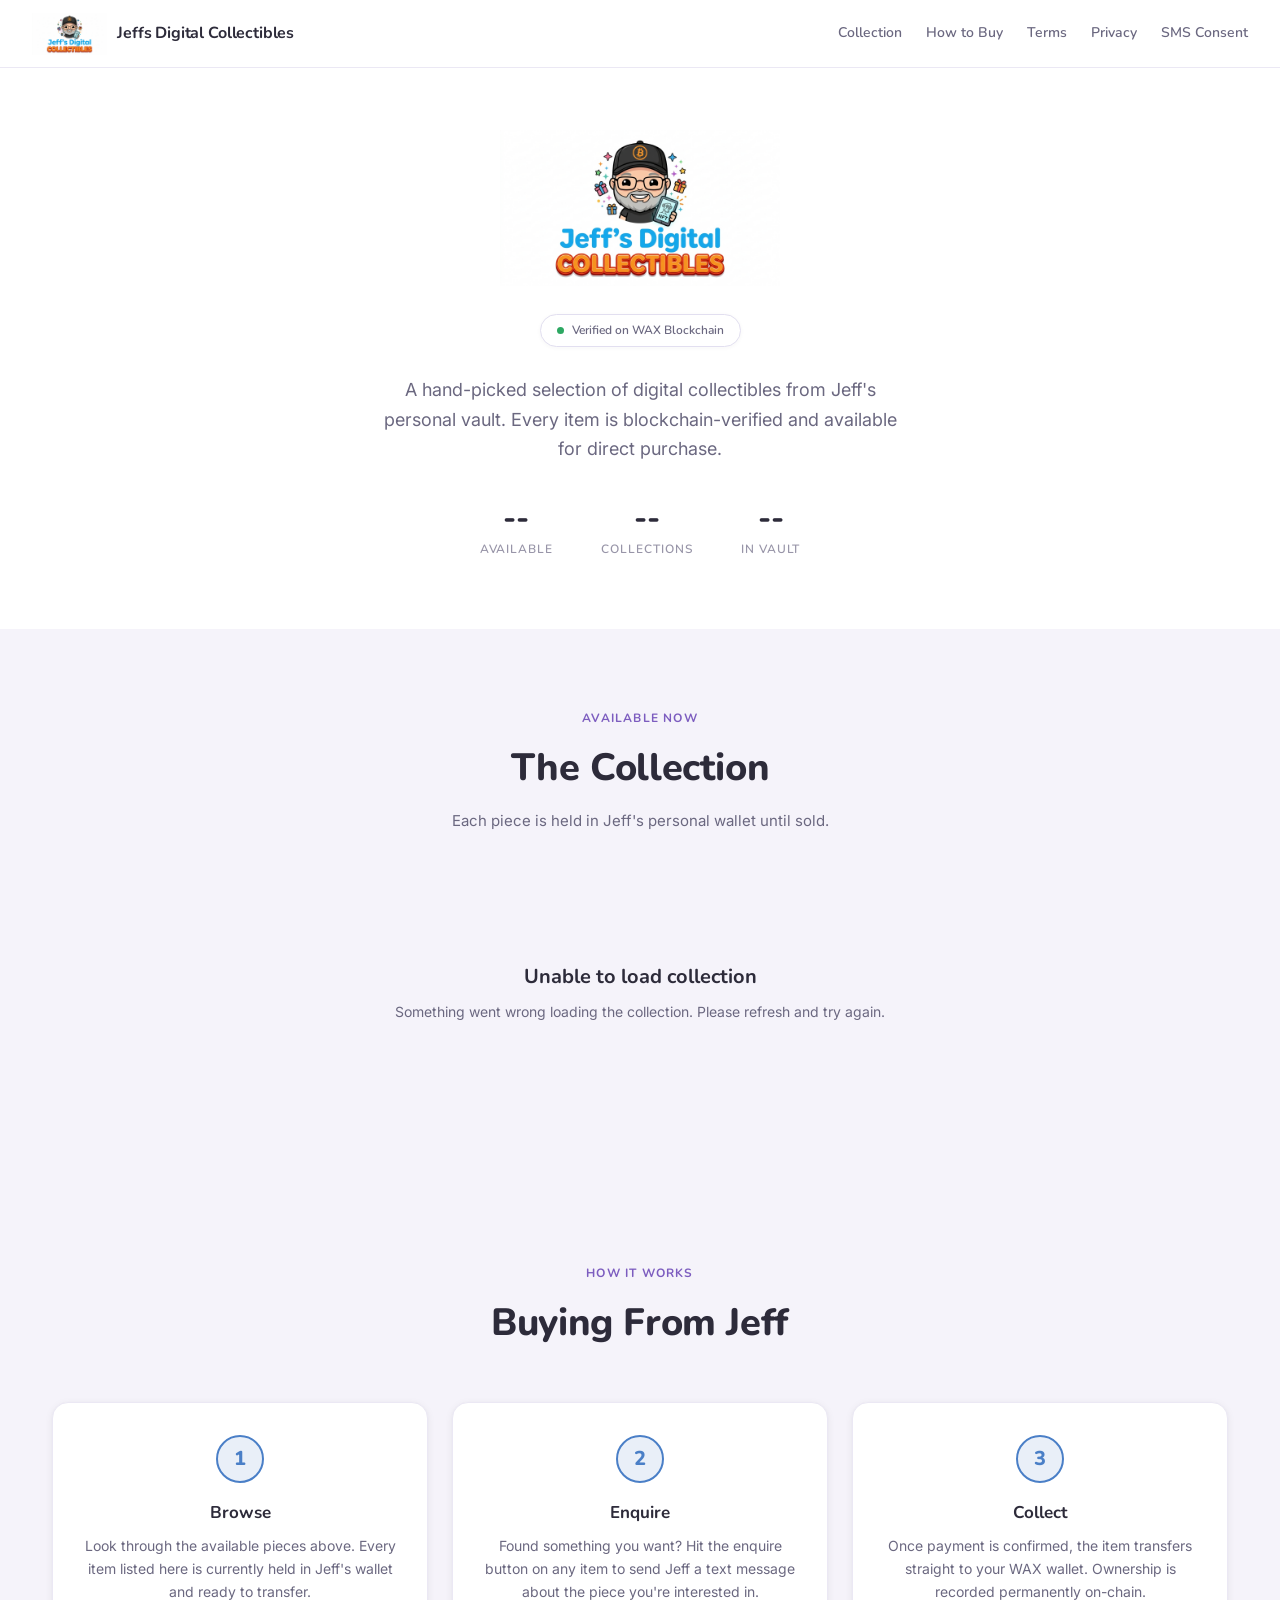
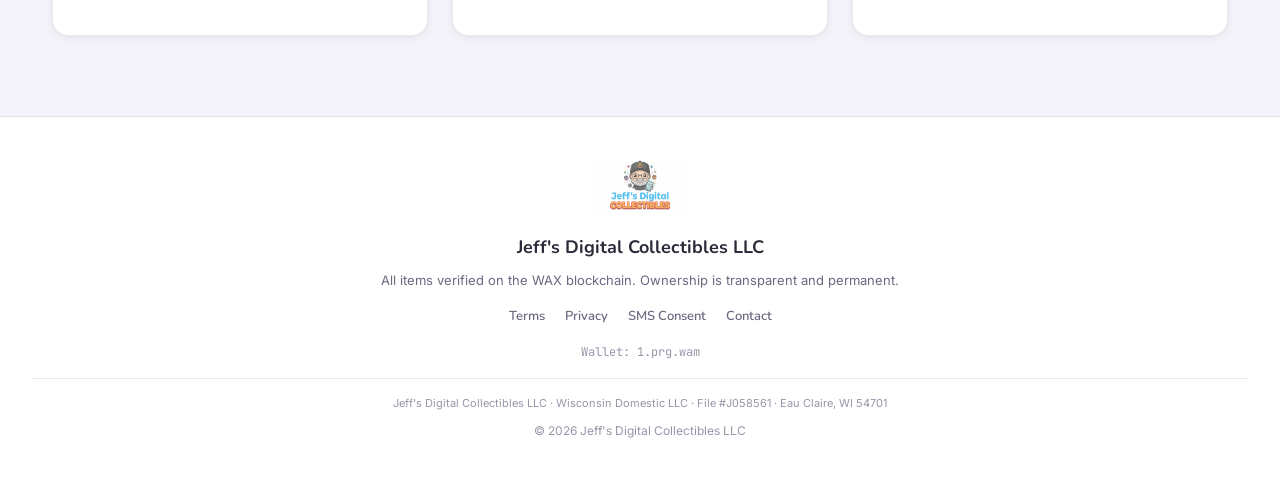
==== index.html @ 990205b5 "Jeff's Digital Collectibles - full site WAX blockchain collectibles storefront with SMS enquiry flow" ====
<!DOCTYPE html>
<html lang="en">
<head>
  <meta charset="UTF-8">
  <meta name="viewport" content="width=device-width, initial-scale=1.0">
  <title>Jeffs Digital Collectibles</title>
  <meta name="description" content="Curated digital collectibles from Jeff's personal collection. Verified on the WAX blockchain.">
  <meta property="og:title" content="Jeffs Digital Collectibles">
  <meta property="og:description" content="Curated digital collectibles from Jeff's personal collection. Verified on the WAX blockchain.">
  <meta property="og:type" content="website">
  <link rel="preconnect" href="https://fonts.googleapis.com">
  <link rel="preconnect" href="https://fonts.gstatic.com" crossorigin>
  <link href="https://fonts.googleapis.com/css2?family=Nunito:wght@500;600;700;800&family=Inter:wght@400;500;600;700&family=JetBrains+Mono:wght@400;500&display=swap" rel="stylesheet">
  <link rel="stylesheet" href="/style.css">
</head>
<body>

  <!-- NAV -->
  <nav class="site-nav" id="site-nav">
    <a href="/" class="nav-brand">
      <img src="/logo.png" alt="Jeff's Digital Collectibles" class="nav-logo-img">
      <span class="nav-brand-text">Jeffs Digital Collectibles</span>
    </a>
    <div class="nav-links" id="nav-links">
      <a href="#collection-section" class="nav-link">Collection</a>
      <a href="#how-to-buy" class="nav-link">How to Buy</a>
      <a href="/terms" class="nav-link">Terms</a>
      <a href="/privacy" class="nav-link">Privacy</a>
      <a href="/sms-consent" class="nav-link">SMS Consent</a>
    </div>
    <button class="nav-hamburger" id="nav-hamburger" aria-label="Menu">
      <span></span><span></span><span></span>
    </button>
  </nav>

  <!-- HERO -->
  <section class="hero">
    <div class="hero-logo">
      <img src="/logo.png" alt="Jeff's Digital Collectibles" class="hero-logo-img">
    </div>
    <div class="hero-badge">
      <span class="hero-badge-dot"></span>
      Verified on WAX Blockchain
    </div>
    <p class="hero-sub">
      A hand-picked selection of digital collectibles from Jeff's personal vault.
      Every item is blockchain-verified and available for direct purchase.
    </p>
    <div class="hero-stats" id="hero-stats">
      <div class="hero-stat">
        <div class="hero-stat-value" id="stat-available">--</div>
        <div class="hero-stat-label">Available</div>
      </div>
      <div class="hero-stat">
        <div class="hero-stat-value" id="stat-collections">--</div>
        <div class="hero-stat-label">Collections</div>
      </div>
      <div class="hero-stat">
        <div class="hero-stat-value" id="stat-total">--</div>
        <div class="hero-stat-label">In Vault</div>
      </div>
    </div>
  </section>

  <!-- COLLECTION -->
  <section class="section" id="collection-section">
    <div class="section-header">
      <div class="section-label">Available Now</div>
      <h2 class="section-title">The Collection</h2>
      <p class="section-subtitle">Each piece is held in Jeff's personal wallet until sold.</p>
      <div class="collection-filter" id="collection-filter" style="display:none;">
        <label class="filter-label" for="collection-select">Filter by collection</label>
        <select id="collection-select" class="filter-select">
          <option value="__all__">All Collections</option>
        </select>
      </div>
    </div>

    <div id="collection-state">
      <div class="state-message">
        <div class="loading-spinner"></div>
        <h3>Loading collection...</h3>
        <p>Fetching live data from the WAX blockchain</p>
      </div>
    </div>

    <div class="collection-grid" id="collection-grid" style="display:none;"></div>
    <div class="pagination" id="pagination" style="display:none;"></div>
  </section>

  <!-- HOW TO BUY -->
  <section class="section" id="how-to-buy">
    <div class="section-header">
      <div class="section-label">How It Works</div>
      <h2 class="section-title">Buying From Jeff</h2>
    </div>
    <div class="how-grid">
      <div class="how-card">
        <div class="how-number">1</div>
        <h3>Browse</h3>
        <p>Look through the available pieces above. Every item listed here is currently held in Jeff's wallet and ready to transfer.</p>
      </div>
      <div class="how-card">
        <div class="how-number">2</div>
        <h3>Enquire</h3>
        <p>Found something you want? Hit the enquire button on any item to send Jeff a text message about the piece you're interested in.</p>
      </div>
      <div class="how-card">
        <div class="how-number">3</div>
        <h3>Collect</h3>
        <p>Once payment is confirmed, the item transfers straight to your WAX wallet. Ownership is recorded permanently on-chain.</p>
      </div>
    </div>
  </section>

  <!-- ENQUIRY MODAL -->
  <div class="modal-overlay" id="enquiry-modal">
    <div class="modal-box">
      <!-- Stage 1: Consent + Phone -->
      <div id="modal-stage-1">
        <div class="modal-header">
          <h3 class="modal-title">Enquire About This Item</h3>
          <button class="modal-close" id="modal-close" aria-label="Close">&times;</button>
        </div>
        <div class="modal-item-info">
          <div class="modal-item-collection" id="modal-collection"></div>
          <div class="modal-item-name" id="modal-item-name"></div>
          <div class="modal-item-id" id="modal-item-id"></div>
        </div>
        <div class="modal-body">
          <p class="modal-desc">Text Jeff directly about this item.</p>
          <label class="modal-label" for="enquiry-phone">Your phone number</label>
          <input type="tel" id="enquiry-phone" class="modal-input" placeholder="+1 (555) 123-4567" autocomplete="tel">
          <label class="modal-checkbox-wrap">
            <input type="checkbox" id="enquiry-consent">
            <span class="modal-checkbox-text">
              I agree to receive SMS from Jeff's Digital Collectibles LLC about this item enquiry.
              Msg frequency varies. Msg &amp; Data rates may apply.
              Reply STOP to opt out, HELP for help.
              See <a href="/terms" target="_blank">Terms</a> and <a href="/privacy" target="_blank">Privacy Policy</a>.
            </span>
          </label>
          <div class="modal-actions">
            <button class="modal-btn modal-btn-primary" id="modal-send" disabled>Send Enquiry via SMS</button>
            <button class="modal-btn modal-btn-secondary" id="modal-cancel">Cancel</button>
          </div>
        </div>
      </div>

      <!-- Stage 2: Confirmation -->
      <div id="modal-stage-2" style="display:none;">
        <div class="modal-header">
          <h3 class="modal-title">Message Ready</h3>
          <button class="modal-close modal-close-2" aria-label="Close">&times;</button>
        </div>
        <div class="modal-body modal-confirm">
          <div class="modal-check-icon">
            <svg width="48" height="48" viewBox="0 0 48 48" fill="none"><circle cx="24" cy="24" r="24" fill="rgba(74,127,199,0.12)"/><path d="M15 24l6 6 12-12" stroke="#4a7fc7" stroke-width="3" stroke-linecap="round" stroke-linejoin="round"/></svg>
          </div>
          <p class="modal-desc">Your SMS app will open with a pre-written message about <strong id="modal-confirm-name"></strong>.</p>
          <div class="modal-actions">
            <a href="#" class="modal-btn modal-btn-primary" id="modal-sms-link" target="_blank">Open SMS App</a>
            <button class="modal-btn modal-btn-secondary modal-close-2">Done</button>
          </div>
        </div>
      </div>
    </div>
  </div>

  <!-- FOOTER -->
  <footer class="site-footer">
    <img src="/logo.png" alt="Jeff's Digital Collectibles" class="footer-logo-img">
    <div class="footer-brand">Jeff's Digital Collectibles LLC</div>
    <div class="footer-note">All items verified on the WAX blockchain. Ownership is transparent and permanent.</div>
    <div class="footer-links">
      <a href="/terms">Terms</a>
      <a href="/privacy">Privacy</a>
      <a href="/sms-consent">SMS Consent</a>
      <a href="mailto:jeffswax@gmail.com">Contact</a>
    </div>
    <div class="footer-wallet">Wallet: 1.prg.wam</div>
    <div class="footer-legal">
      Jeff's Digital Collectibles LLC &middot; Wisconsin Domestic LLC &middot; File #J058561 &middot; Eau Claire, WI 54701
    </div>
    <div class="footer-copy">&copy; 2026 Jeff's Digital Collectibles LLC</div>
  </footer>

  <script src="/app.js"></script>
</body>
</html>
---- style.css ----
/* Jeff's Digital Collectibles - Storefront Styles */

:root {
  --color-bg: #f5f3fa;
  --color-bg-raised: #ffffff;
  --color-bg-card: #ffffff;
  --color-bg-hover: #f0edf7;
  --color-border: #e2dff0;
  --color-border-subtle: #ebe8f4;
  --color-blue: #4a7fc7;
  --color-blue-dim: #3a6aab;
  --color-blue-glow: rgba(74, 127, 199, 0.12);
  --color-orange: #e8943a;
  --color-orange-dim: #d07e2a;
  --color-purple: #7c5cbf;
  --color-purple-glow: rgba(124, 92, 191, 0.1);
  --color-text: #2d2b3a;
  --color-text-muted: #6b6880;
  --color-text-dim: #9895a8;
  --color-white: #ffffff;
  --color-success: #2da862;
  --color-error: #e05252;
  --font-display: 'Nunito', 'Inter', -apple-system, BlinkMacSystemFont, 'Segoe UI', sans-serif;
  --font-body: 'Inter', -apple-system, BlinkMacSystemFont, 'Segoe UI', sans-serif;
  --font-mono: 'JetBrains Mono', 'Fira Code', monospace;
  --radius-sm: 8px;
  --radius-md: 12px;
  --radius-lg: 16px;
  --radius-xl: 24px;
  --shadow-card: 0 2px 8px rgba(45, 43, 58, 0.06), 0 1px 3px rgba(45, 43, 58, 0.04);
  --shadow-hover: 0 8px 24px rgba(45, 43, 58, 0.1), 0 0 0 1px var(--color-blue);
  --transition: 0.25s cubic-bezier(0.4, 0, 0.2, 1);
}

*, *::before, *::after {
  margin: 0;
  padding: 0;
  box-sizing: border-box;
}

html {
  scroll-behavior: smooth;
  -webkit-font-smoothing: antialiased;
  -moz-osx-font-smoothing: grayscale;
}

body {
  font-family: var(--font-body);
  background: var(--color-bg);
  color: var(--color-text);
  line-height: 1.6;
  min-height: 100vh;
}

/* ============================================
   NAV
   ============================================ */

.site-nav {
  position: fixed;
  top: 0;
  left: 0;
  right: 0;
  z-index: 100;
  padding: 0 32px;
  height: 68px;
  display: flex;
  align-items: center;
  justify-content: space-between;
  background: rgba(255, 255, 255, 0.9);
  backdrop-filter: blur(16px);
  -webkit-backdrop-filter: blur(16px);
  border-bottom: 1px solid var(--color-border-subtle);
  transition: background var(--transition), box-shadow var(--transition);
}

.site-nav.scrolled {
  background: rgba(255, 255, 255, 0.97);
  box-shadow: 0 1px 8px rgba(45, 43, 58, 0.06);
  border-bottom-color: var(--color-border);
}

.nav-brand {
  display: flex;
  align-items: center;
  gap: 10px;
  text-decoration: none;
  flex-shrink: 0;
}

.nav-logo-img {
  height: 42px;
  width: auto;
  flex-shrink: 0;
}

.nav-brand-text {
  font-family: var(--font-display);
  font-size: 16px;
  font-weight: 700;
  color: var(--color-text);
  letter-spacing: -0.01em;
}

.nav-links {
  display: flex;
  align-items: center;
  gap: 24px;
}

.nav-link {
  font-family: var(--font-display);
  font-size: 14px;
  font-weight: 600;
  color: var(--color-text-muted);
  text-decoration: none;
  transition: color var(--transition);
  white-space: nowrap;
}

.nav-link:hover {
  color: var(--color-blue);
}

.nav-hamburger {
  display: none;
  flex-direction: column;
  gap: 5px;
  padding: 8px;
  background: none;
  border: none;
  cursor: pointer;
}

.nav-hamburger span {
  display: block;
  width: 22px;
  height: 2px;
  background: var(--color-text-muted);
  border-radius: 2px;
  transition: all var(--transition);
}

.nav-hamburger.open span:nth-child(1) {
  transform: rotate(45deg) translate(5px, 5px);
}

.nav-hamburger.open span:nth-child(2) {
  opacity: 0;
}

.nav-hamburger.open span:nth-child(3) {
  transform: rotate(-45deg) translate(5px, -5px);
}

/* ============================================
   HERO
   ============================================ */

.hero {
  position: relative;
  padding: 130px 32px 70px;
  text-align: center;
  overflow: hidden;
  background: #ffffff;
}

.hero-logo {
  margin-bottom: 20px;
  position: relative;
}

.hero-logo-img {
  max-width: 280px;
  height: auto;
  animation: logo-fade-in 0.8s ease-out;
}

@keyframes logo-fade-in {
  from { opacity: 0; transform: scale(0.9) translateY(10px); }
  to { opacity: 1; transform: scale(1) translateY(0); }
}

.hero-badge {
  display: inline-flex;
  align-items: center;
  gap: 8px;
  padding: 6px 16px;
  background: var(--color-white);
  border: 1px solid var(--color-border);
  border-radius: 100px;
  font-family: var(--font-display);
  font-size: 12px;
  font-weight: 600;
  color: var(--color-text-muted);
  margin-bottom: 28px;
  box-shadow: 0 1px 4px rgba(45, 43, 58, 0.04);
}

.hero-badge-dot {
  width: 7px;
  height: 7px;
  background: var(--color-success);
  border-radius: 50%;
  animation: pulse-dot 2s ease-in-out infinite;
}

@keyframes pulse-dot {
  0%, 100% { opacity: 1; }
  50% { opacity: 0.4; }
}

.hero h1 {
  font-family: var(--font-display);
  font-size: clamp(36px, 6vw, 60px);
  font-weight: 800;
  color: var(--color-text);
  line-height: 1.1;
  margin-bottom: 18px;
  position: relative;
}

.hero h1 span {
  color: var(--color-blue);
}

.hero-sub {
  font-size: clamp(15px, 2vw, 18px);
  color: var(--color-text-muted);
  max-width: 520px;
  margin: 0 auto 36px;
  line-height: 1.65;
}

.hero-stats {
  display: flex;
  justify-content: center;
  gap: 48px;
  margin-top: 40px;
}

.hero-stat {
  text-align: center;
}

.hero-stat-value {
  font-family: var(--font-display);
  font-size: 30px;
  font-weight: 800;
  color: var(--color-text);
  line-height: 1;
}

.hero-stat-label {
  font-family: var(--font-display);
  font-size: 12px;
  font-weight: 600;
  color: var(--color-text-dim);
  margin-top: 6px;
  text-transform: uppercase;
  letter-spacing: 0.08em;
}

/* ============================================
   SECTION COMMON
   ============================================ */

.section {
  padding: 80px 32px;
  max-width: 1240px;
  margin: 0 auto;
}

.section-header {
  text-align: center;
  margin-bottom: 48px;
}

.section-label {
  font-family: var(--font-display);
  font-size: 12px;
  font-weight: 700;
  text-transform: uppercase;
  letter-spacing: 0.1em;
  color: var(--color-purple);
  margin-bottom: 10px;
}

.section-title {
  font-family: var(--font-display);
  font-size: clamp(26px, 4vw, 38px);
  font-weight: 800;
  color: var(--color-text);
  letter-spacing: -0.01em;
}

.section-subtitle {
  font-size: 15px;
  color: var(--color-text-muted);
  margin-top: 10px;
  max-width: 500px;
  margin-left: auto;
  margin-right: auto;
}

/* ============================================
   COLLECTION FILTER
   ============================================ */

.collection-filter {
  margin-top: 24px;
  display: flex;
  align-items: center;
  justify-content: center;
  gap: 12px;
}

.filter-label {
  font-family: var(--font-display);
  font-size: 14px;
  color: var(--color-text-muted);
  font-weight: 600;
}

.filter-select {
  font-family: var(--font-display);
  font-size: 14px;
  font-weight: 600;
  color: var(--color-text);
  background: var(--color-white);
  border: 1.5px solid var(--color-border);
  border-radius: var(--radius-sm);
  padding: 10px 36px 10px 14px;
  cursor: pointer;
  transition: border-color var(--transition), box-shadow var(--transition);
  appearance: none;
  -webkit-appearance: none;
  background-image: url("data:image/svg+xml,%3Csvg xmlns='http://www.w3.org/2000/svg' width='12' height='12' viewBox='0 0 12 12'%3E%3Cpath fill='%236b6880' d='M2 4l4 4 4-4'/%3E%3C/svg%3E");
  background-repeat: no-repeat;
  background-position: right 12px center;
  box-shadow: 0 1px 3px rgba(45, 43, 58, 0.04);
}

.filter-select:hover,
.filter-select:focus {
  border-color: var(--color-blue);
  outline: none;
  box-shadow: 0 0 0 3px var(--color-blue-glow);
}

.filter-select option {
  background: var(--color-white);
  color: var(--color-text);
}

/* ============================================
   COLLECTION GRID
   ============================================ */

.collection-grid {
  display: grid;
  grid-template-columns: repeat(auto-fill, minmax(300px, 1fr));
  gap: 24px;
}

.card {
  background: var(--color-bg-card);
  border: 1px solid var(--color-border-subtle);
  border-radius: var(--radius-lg);
  overflow: hidden;
  box-shadow: var(--shadow-card);
  transition: transform var(--transition), box-shadow var(--transition), border-color var(--transition);
  cursor: default;
}

.card:hover {
  transform: translateY(-4px);
  box-shadow: var(--shadow-hover);
  border-color: var(--color-blue);
}

.card-image-wrap {
  position: relative;
  width: 100%;
  padding-top: 100%;
  background: var(--color-bg);
  overflow: hidden;
}

.card-image-wrap img,
.card-image-wrap video {
  position: absolute;
  top: 0;
  left: 0;
  width: 100%;
  height: 100%;
  object-fit: contain;
  padding: 16px;
  transition: transform 0.4s ease;
}

.card:hover .card-image-wrap img,
.card:hover .card-image-wrap video {
  transform: scale(1.05);
}

.card-image-shimmer {
  position: absolute;
  top: 0;
  left: 0;
  width: 100%;
  height: 100%;
  background: linear-gradient(110deg, var(--color-bg) 30%, var(--color-border-subtle) 50%, var(--color-bg) 70%);
  background-size: 200% 100%;
  animation: shimmer 1.5s ease-in-out infinite;
}

@keyframes shimmer {
  0% { background-position: 200% 0; }
  100% { background-position: -200% 0; }
}

.card-image-placeholder {
  position: absolute;
  top: 0;
  left: 0;
  width: 100%;
  height: 100%;
  display: flex;
  align-items: center;
  justify-content: center;
  color: var(--color-text-dim);
  font-size: 14px;
}

.card-body {
  padding: 20px;
}

.card-collection {
  display: inline-block;
  font-family: var(--font-display);
  font-size: 11px;
  font-weight: 700;
  text-transform: uppercase;
  letter-spacing: 0.06em;
  color: var(--color-purple);
  background: var(--color-purple-glow);
  padding: 3px 10px;
  border-radius: 100px;
  margin-bottom: 10px;
}

.card-name {
  font-family: var(--font-display);
  font-size: 17px;
  font-weight: 700;
  color: var(--color-text);
  line-height: 1.3;
  margin-bottom: 6px;
}

.card-asset-id {
  font-family: var(--font-mono);
  font-size: 11px;
  color: var(--color-text-dim);
  margin-bottom: 14px;
}

.card-meta {
  font-size: 12px;
  color: var(--color-text-muted);
  margin-bottom: 8px;
  display: flex;
  gap: 8px;
  flex-wrap: wrap;
}

.card-rarity {
  color: var(--color-orange);
  font-weight: 600;
}

.card-variant {
  color: var(--color-text-dim);
}

.card-qty {
  font-family: var(--font-mono);
  font-size: 11px;
  color: var(--color-success);
  font-weight: 500;
  margin-bottom: 10px;
}

.card-note {
  font-size: 13px;
  color: var(--color-text-muted);
  margin-bottom: 14px;
  font-style: italic;
}

.card-footer {
  display: flex;
  align-items: center;
  justify-content: space-between;
  padding-top: 14px;
  border-top: 1px solid var(--color-border-subtle);
}

.card-price {
  font-family: var(--font-display);
  font-size: 20px;
  font-weight: 800;
  color: var(--color-text);
}

.card-cta {
  display: inline-flex;
  align-items: center;
  gap: 6px;
  padding: 9px 20px;
  font-family: var(--font-display);
  font-size: 13px;
  font-weight: 700;
  color: var(--color-white);
  background: var(--color-blue);
  border: none;
  border-radius: var(--radius-sm);
  cursor: pointer;
  text-decoration: none;
  transition: all var(--transition);
}

.card-cta:hover {
  background: var(--color-blue-dim);
  transform: translateY(-1px);
  box-shadow: 0 4px 12px rgba(74, 127, 199, 0.3);
}

/* ============================================
   HOW TO BUY
   ============================================ */

.how-grid {
  display: grid;
  grid-template-columns: repeat(auto-fit, minmax(240px, 1fr));
  gap: 24px;
  margin-top: 8px;
}

.how-card {
  background: var(--color-bg-card);
  border: 1px solid var(--color-border-subtle);
  border-radius: var(--radius-lg);
  padding: 32px 24px;
  text-align: center;
  box-shadow: var(--shadow-card);
}

.how-number {
  width: 48px;
  height: 48px;
  background: var(--color-blue-glow);
  border: 2px solid var(--color-blue);
  border-radius: 50%;
  display: inline-flex;
  align-items: center;
  justify-content: center;
  font-family: var(--font-display);
  font-size: 20px;
  font-weight: 800;
  color: var(--color-blue);
  margin-bottom: 16px;
}

.how-card h3 {
  font-family: var(--font-display);
  font-size: 17px;
  font-weight: 700;
  color: var(--color-text);
  margin-bottom: 8px;
}

.how-card p {
  font-size: 14px;
  color: var(--color-text-muted);
  line-height: 1.65;
}

/* ============================================
   ENQUIRY MODAL
   ============================================ */

.modal-overlay {
  position: fixed;
  inset: 0;
  z-index: 200;
  background: rgba(45, 43, 58, 0.5);
  backdrop-filter: blur(8px);
  -webkit-backdrop-filter: blur(8px);
  display: flex;
  align-items: center;
  justify-content: center;
  opacity: 0;
  pointer-events: none;
  transition: opacity 0.2s ease;
}

.modal-overlay.open {
  opacity: 1;
  pointer-events: all;
}

.modal-box {
  background: var(--color-white);
  border: 1px solid var(--color-border);
  border-radius: var(--radius-xl);
  padding: 32px;
  max-width: 480px;
  width: 90%;
  max-height: 90vh;
  overflow-y: auto;
  box-shadow: 0 16px 48px rgba(45, 43, 58, 0.15);
}

.modal-header {
  display: flex;
  align-items: flex-start;
  justify-content: space-between;
  margin-bottom: 20px;
}

.modal-title {
  font-family: var(--font-display);
  font-size: 22px;
  font-weight: 800;
  color: var(--color-text);
}

.modal-close {
  background: none;
  border: none;
  color: var(--color-text-dim);
  font-size: 28px;
  cursor: pointer;
  padding: 0;
  line-height: 1;
  transition: color var(--transition);
}

.modal-close:hover {
  color: var(--color-text);
}

.modal-item-info {
  background: var(--color-bg);
  border: 1px solid var(--color-border-subtle);
  border-radius: var(--radius-md);
  padding: 16px;
  margin-bottom: 20px;
}

.modal-item-collection {
  font-family: var(--font-display);
  font-size: 11px;
  font-weight: 700;
  text-transform: uppercase;
  letter-spacing: 0.06em;
  color: var(--color-purple);
  margin-bottom: 4px;
}

.modal-item-name {
  font-family: var(--font-display);
  font-size: 17px;
  font-weight: 700;
  color: var(--color-text);
}

.modal-item-id {
  font-family: var(--font-mono);
  font-size: 11px;
  color: var(--color-text-dim);
  margin-top: 4px;
}

.modal-desc {
  font-size: 14px;
  color: var(--color-text-muted);
  margin-bottom: 20px;
  line-height: 1.5;
}

.modal-label {
  display: block;
  font-family: var(--font-display);
  font-size: 13px;
  font-weight: 600;
  color: var(--color-text-muted);
  margin-bottom: 6px;
}

.modal-input {
  width: 100%;
  font-family: var(--font-body);
  font-size: 15px;
  color: var(--color-text);
  background: var(--color-white);
  border: 1.5px solid var(--color-border);
  border-radius: var(--radius-sm);
  padding: 10px 14px;
  margin-bottom: 16px;
  transition: border-color var(--transition), box-shadow var(--transition);
}

.modal-input:focus {
  outline: none;
  border-color: var(--color-blue);
  box-shadow: 0 0 0 3px var(--color-blue-glow);
}

.modal-input::placeholder {
  color: var(--color-text-dim);
}

.modal-checkbox-wrap {
  display: flex;
  gap: 10px;
  align-items: flex-start;
  margin-bottom: 24px;
  cursor: pointer;
}

.modal-checkbox-wrap input[type="checkbox"] {
  margin-top: 3px;
  flex-shrink: 0;
  accent-color: var(--color-blue);
  width: 16px;
  height: 16px;
}

.modal-checkbox-text {
  font-size: 12px;
  color: var(--color-text-muted);
  line-height: 1.5;
}

.modal-checkbox-text a {
  color: var(--color-blue);
  text-decoration: none;
}

.modal-checkbox-text a:hover {
  text-decoration: underline;
}

.modal-actions {
  display: flex;
  gap: 12px;
}

.modal-btn {
  flex: 1;
  padding: 12px 20px;
  font-family: var(--font-display);
  font-size: 14px;
  font-weight: 700;
  border-radius: var(--radius-sm);
  cursor: pointer;
  text-decoration: none;
  text-align: center;
  transition: all var(--transition);
  border: none;
}

.modal-btn-primary {
  background: var(--color-blue);
  color: var(--color-white);
}

.modal-btn-primary:hover:not(:disabled) {
  background: var(--color-blue-dim);
  box-shadow: 0 4px 12px rgba(74, 127, 199, 0.3);
}

.modal-btn-primary:disabled {
  opacity: 0.4;
  cursor: not-allowed;
}

.modal-btn-secondary {
  background: var(--color-bg);
  color: var(--color-text-muted);
  border: 1.5px solid var(--color-border);
}

.modal-btn-secondary:hover {
  color: var(--color-text);
  border-color: var(--color-text-dim);
}

.modal-confirm {
  text-align: center;
}

.modal-check-icon {
  margin-bottom: 16px;
}

.modal-check-icon svg circle {
  fill: rgba(74, 127, 199, 0.12);
}

.modal-check-icon svg path {
  stroke: var(--color-blue);
}

.modal-confirm .modal-desc {
  max-width: 320px;
  margin-left: auto;
  margin-right: auto;
}

/* ============================================
   STATES: LOADING, EMPTY, ERROR
   ============================================ */

.state-message {
  text-align: center;
  padding: 80px 32px;
}

.state-message h3 {
  font-family: var(--font-display);
  font-size: 20px;
  font-weight: 700;
  color: var(--color-text);
  margin-bottom: 8px;
}

.state-message p {
  font-size: 14px;
  color: var(--color-text-muted);
}

.loading-spinner {
  width: 36px;
  height: 36px;
  border: 3px solid var(--color-border);
  border-top-color: var(--color-blue);
  border-radius: 50%;
  animation: spin 0.8s linear infinite;
  margin: 0 auto 20px;
}

@keyframes spin {
  to { transform: rotate(360deg); }
}

/* ============================================
   FOOTER
   ============================================ */

.site-footer {
  border-top: 1px solid var(--color-border);
  padding: 40px 32px;
  text-align: center;
  background: var(--color-white);
}

.footer-logo-img {
  height: 56px;
  width: auto;
  margin-bottom: 12px;
  opacity: 0.7;
}

.footer-brand {
  font-family: var(--font-display);
  font-size: 18px;
  font-weight: 700;
  color: var(--color-text);
  margin-bottom: 8px;
}

.footer-note {
  font-size: 13px;
  color: var(--color-text-muted);
  margin-bottom: 16px;
}

.footer-links {
  display: flex;
  gap: 20px;
  justify-content: center;
  flex-wrap: wrap;
  margin-bottom: 16px;
}

.footer-links a {
  font-family: var(--font-display);
  font-size: 13px;
  font-weight: 600;
  color: var(--color-text-muted);
  text-decoration: none;
  transition: color var(--transition);
}

.footer-links a:hover {
  color: var(--color-blue);
}

.footer-wallet {
  font-family: var(--font-mono);
  font-size: 12px;
  color: var(--color-text-dim);
  margin-bottom: 16px;
}

.footer-legal {
  font-size: 11px;
  color: var(--color-text-dim);
  margin-bottom: 8px;
  padding-top: 16px;
  border-top: 1px solid var(--color-border-subtle);
}

.footer-copy {
  font-size: 12px;
  color: var(--color-text-dim);
}

/* ============================================
   PAGINATION
   ============================================ */

.pagination {
  display: flex;
  align-items: center;
  justify-content: center;
  gap: 6px;
  margin-top: 40px;
  flex-wrap: wrap;
}

.page-btn {
  font-family: var(--font-display);
  font-size: 14px;
  font-weight: 600;
  color: var(--color-text-muted);
  background: var(--color-white);
  border: 1.5px solid var(--color-border);
  border-radius: var(--radius-sm);
  padding: 8px 14px;
  cursor: pointer;
  transition: all var(--transition);
}

.page-btn:hover:not(.disabled):not(.active) {
  color: var(--color-text);
  border-color: var(--color-blue);
  background: var(--color-blue-glow);
}

.page-btn.active {
  color: var(--color-white);
  background: var(--color-blue);
  border-color: var(--color-blue);
  font-weight: 700;
}

.page-btn.disabled {
  opacity: 0.3;
  cursor: not-allowed;
}

.page-ellipsis {
  color: var(--color-text-dim);
  padding: 0 4px;
  font-size: 14px;
}

.page-info {
  font-size: 13px;
  color: var(--color-text-dim);
  margin-left: 12px;
}

/* ============================================
   LEGAL PAGES
   ============================================ */

.legal-page {
  max-width: 720px;
  margin: 0 auto;
  padding: 120px 32px 80px;
}

.legal-page h1 {
  font-family: var(--font-display);
  font-size: 36px;
  font-weight: 800;
  color: var(--color-text);
  margin-bottom: 8px;
}

.legal-page .legal-effective,
.legal-page .legal-updated {
  font-size: 13px;
  color: var(--color-text-dim);
  margin-bottom: 40px;
}

.legal-page h2 {
  font-family: var(--font-display);
  font-size: 18px;
  font-weight: 700;
  color: var(--color-text);
  margin-top: 32px;
  margin-bottom: 12px;
}

.legal-page p {
  font-size: 15px;
  color: var(--color-text-muted);
  line-height: 1.7;
  margin-bottom: 16px;
}

.legal-page ul {
  list-style: disc;
  padding-left: 24px;
  margin-bottom: 16px;
}

.legal-page li {
  font-size: 15px;
  color: var(--color-text-muted);
  line-height: 1.7;
  margin-bottom: 6px;
}

.legal-page a {
  color: var(--color-blue);
  text-decoration: none;
}

.legal-page a:hover {
  text-decoration: underline;
}

.legal-page .legal-contact {
  background: var(--color-white);
  border: 1px solid var(--color-border);
  border-radius: var(--radius-md);
  padding: 20px;
  margin-top: 24px;
  box-shadow: var(--shadow-card);
}

.legal-page .legal-contact h3 {
  font-family: var(--font-display);
  font-size: 16px;
  font-weight: 700;
  color: var(--color-text);
  margin-bottom: 8px;
}

.legal-page .legal-contact p {
  margin-bottom: 4px;
}

/* ============================================
   RESPONSIVE
   ============================================ */

@media (max-width: 768px) {
  .site-nav {
    padding: 0 16px;
    flex-wrap: wrap;
  }

  .nav-hamburger {
    display: flex;
  }

  .nav-links {
    display: none;
    width: 100%;
    flex-direction: column;
    gap: 0;
    padding: 8px 0 16px;
    order: 3;
  }

  .nav-links.open {
    display: flex;
  }

  .nav-link {
    padding: 10px 0;
    font-size: 14px;
    border-bottom: 1px solid var(--color-border-subtle);
    width: 100%;
  }

  .nav-link:last-child {
    border-bottom: none;
  }

  .site-nav {
    height: auto;
    min-height: 68px;
  }

  .hero {
    padding: 120px 20px 60px;
  }

  .hero-logo-img {
    max-width: 200px;
  }

  .hero-stats {
    gap: 24px;
  }

  .hero-stat-value {
    font-size: 24px;
  }

  .section {
    padding: 60px 20px;
  }

  .collection-grid {
    grid-template-columns: repeat(auto-fill, minmax(260px, 1fr));
    gap: 16px;
  }

  .card-body {
    padding: 16px;
  }

  .card-footer {
    flex-direction: column;
    gap: 12px;
    align-items: stretch;
  }

  .card-cta {
    text-align: center;
    justify-content: center;
  }

  .modal-box {
    padding: 24px;
    margin: 16px;
  }

  .modal-actions {
    flex-direction: column;
  }

  .legal-page {
    padding: 100px 20px 60px;
  }
}

@media (max-width: 480px) {
  .collection-grid {
    grid-template-columns: 1fr;
  }

  .hero h1 {
    font-size: 28px;
  }

  .how-grid {
    grid-template-columns: 1fr;
  }

  .nav-brand-text {
    font-size: 14px;
  }

  .nav-logo-img {
    height: 36px;
  }
}
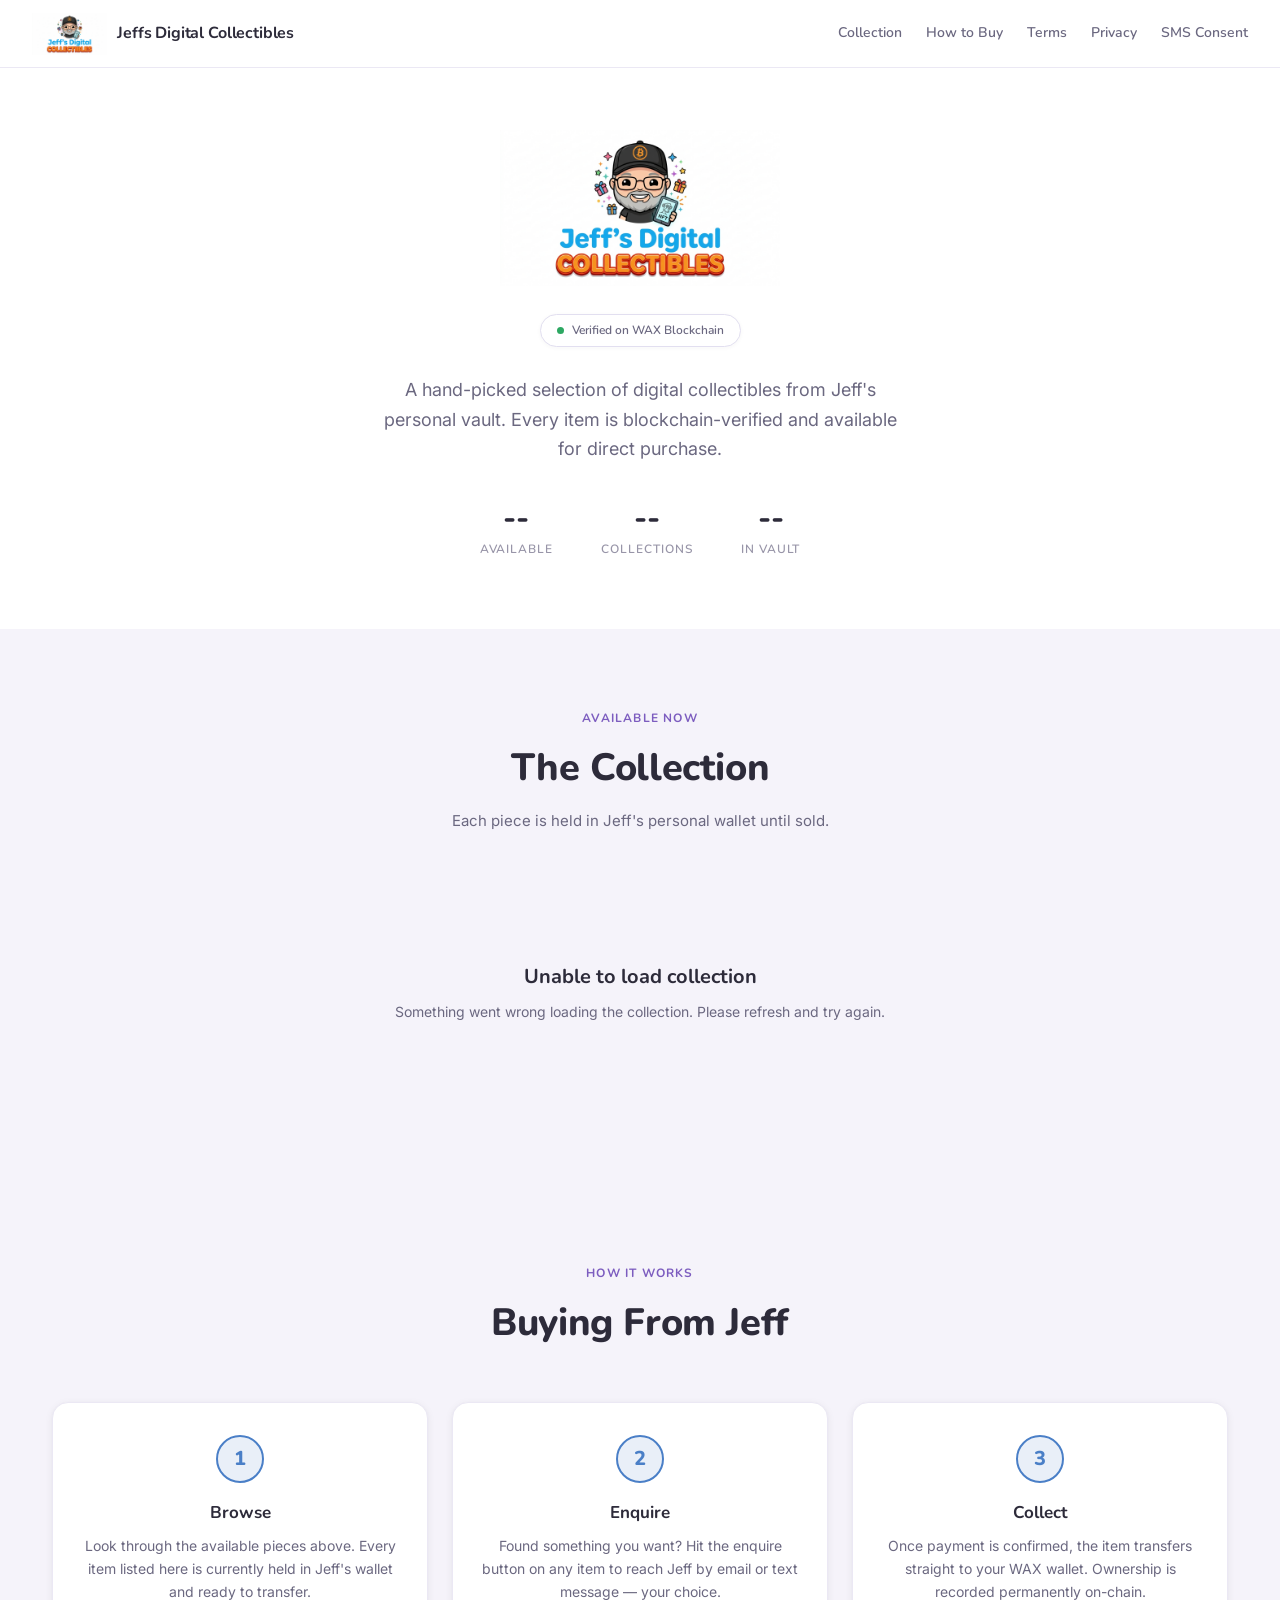
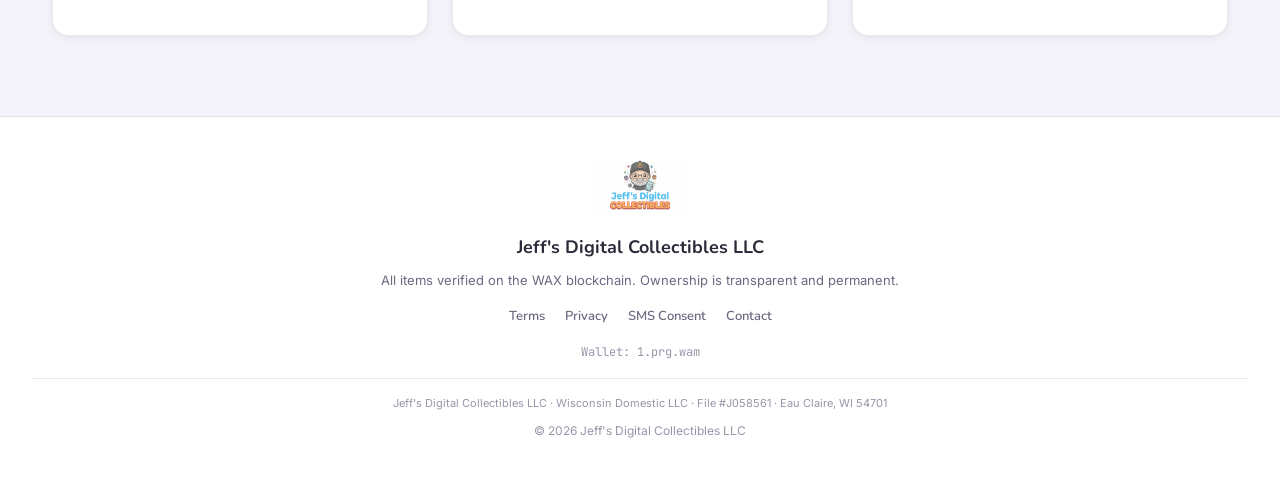
==== commit b34f0d74: "Update How to Buy step 2 to mention email option Step 2 previously implied SMS was the only enquiry " ====
--- a/index.html
+++ b/index.html
@@ -103,7 +103,7 @@
       <div class="how-card">
         <div class="how-number">2</div>
         <h3>Enquire</h3>
-        <p>Found something you want? Hit the enquire button on any item to send Jeff a text message about the piece you're interested in.</p>
+        <p>Found something you want? Hit the enquire button on any item to reach Jeff by email or text message — your choice.</p>
       </div>
       <div class="how-card">
         <div class="how-number">3</div>
@@ -128,16 +128,22 @@
           <div class="modal-item-id" id="modal-item-id"></div>
         </div>
         <div class="modal-body">
-          <p class="modal-desc">Text Jeff directly about this item.</p>
+          <p class="modal-desc">Choose how you'd like to reach Jeff about this item.</p>
+
+          <a href="mailto:jeffswax@gmail.com" class="modal-btn modal-btn-primary modal-btn-email" id="modal-email-link">Enquire by Email</a>
+
+          <div class="modal-divider"><span>or send a text message</span></div>
+
           <label class="modal-label" for="enquiry-phone">Your phone number</label>
           <input type="tel" id="enquiry-phone" class="modal-input" placeholder="+1 (555) 123-4567" autocomplete="tel">
           <label class="modal-checkbox-wrap">
             <input type="checkbox" id="enquiry-consent">
             <span class="modal-checkbox-text">
-              I agree to receive SMS from Jeff's Digital Collectibles LLC about this item enquiry.
+              If you choose SMS, I agree to receive SMS messages from Jeff's Digital Collectibles LLC about this item enquiry.
               Msg frequency varies. Msg &amp; Data rates may apply.
               Reply STOP to opt out, HELP for help.
               See <a href="/terms" target="_blank">Terms</a> and <a href="/privacy" target="_blank">Privacy Policy</a>.
+              <br><strong>Consent is not a condition of purchase.</strong>
             </span>
           </label>
           <div class="modal-actions">
--- a/style.css
+++ b/style.css
@@ -800,6 +800,32 @@
   border-color: var(--color-text-dim);
 }
 
+.modal-btn-email {
+  display: block;
+  width: 100%;
+  margin-bottom: 4px;
+}
+
+.modal-divider {
+  display: flex;
+  align-items: center;
+  gap: 12px;
+  margin: 18px 0 14px;
+  color: var(--color-text-muted);
+  font-size: 12px;
+  font-weight: 600;
+  text-transform: uppercase;
+  letter-spacing: 0.06em;
+}
+
+.modal-divider::before,
+.modal-divider::after {
+  content: "";
+  flex: 1;
+  height: 1px;
+  background: var(--color-border);
+}
+
 .modal-confirm {
   text-align: center;
 }
